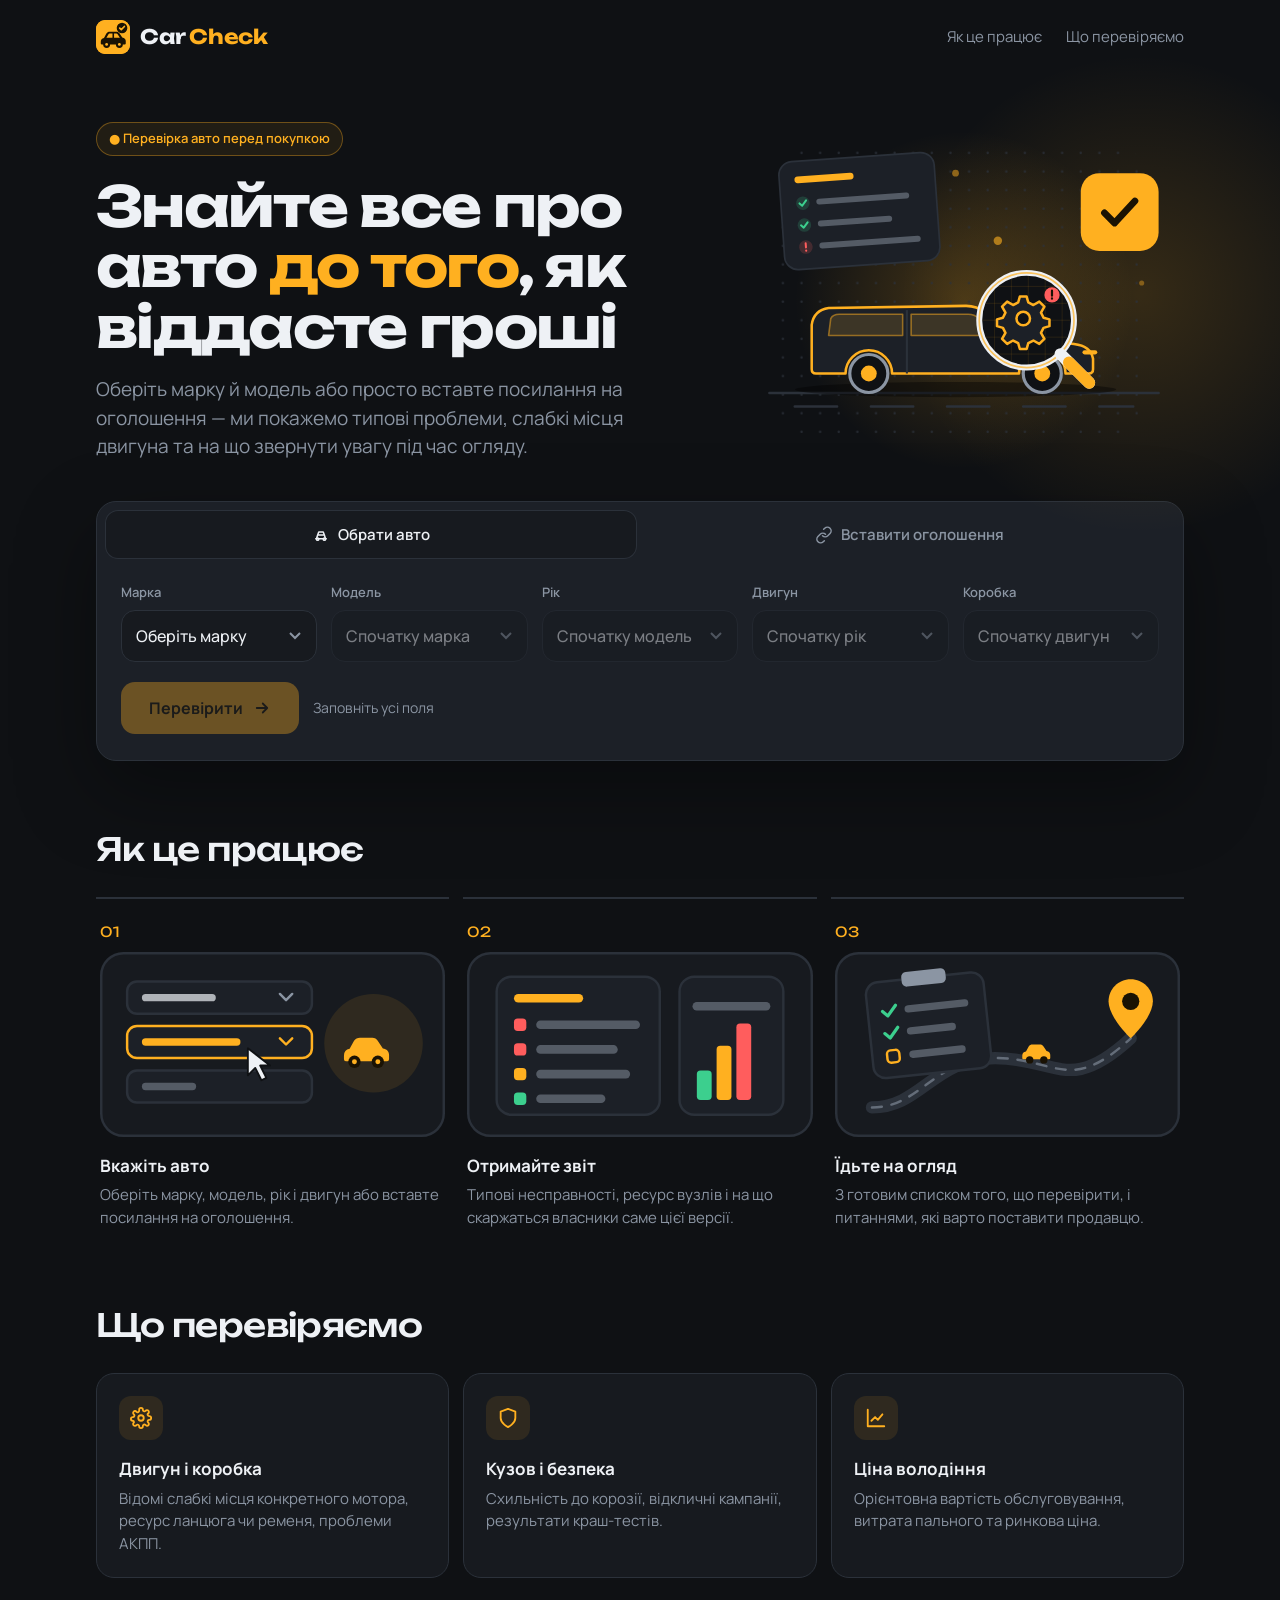
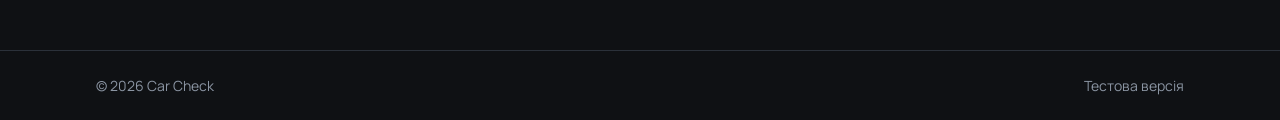
==== index.html @ b9f59010 "Векторні ілюстрації: hero, кроки «Як це працює», силует кузова на сторінці авто, порожній стан і ані" ====
<!DOCTYPE html>
<html lang="uk">
<head>
  <meta charset="UTF-8">
  <meta name="viewport" content="width=device-width, initial-scale=1.0">
  <title>Car Check — перевірка авто перед покупкою</title>
  <link rel="preconnect" href="https://fonts.googleapis.com">
  <link rel="preconnect" href="https://fonts.gstatic.com" crossorigin>
  <link href="https://fonts.googleapis.com/css2?family=Unbounded:wght@500;700&family=Manrope:wght@400;500;600;700&display=swap" rel="stylesheet">
  <link rel="stylesheet" href="styles/main.css?v=202611110940">
  <link rel="icon" href="favicon.ico" sizes="any">
  <link rel="icon" href="favicon.svg" type="image/svg+xml">
  <link rel="apple-touch-icon" href="apple-touch-icon.png">
  <meta name="theme-color" content="#0f1114">
</head>
<body>

  <header>
    <a href="#" class="logo" aria-label="Car Check">
      <img class="logo-mark" src="favicon.svg" alt="" width="34" height="34">
      <span class="logo-text">Car <em>Check</em></span>
    </a>
    <nav>
      <a href="#how">Як це працює</a>
      <a href="#features">Що перевіряємо</a>
    </nav>
  </header>

  <section class="hero">
    <div class="hero-text">
      <div class="badge">● Перевірка авто перед покупкою</div>
      <h1>Знайте все про авто <em>до того</em>, як віддасте гроші</h1>
      <p class="lead">Оберіть марку й модель або просто вставте посилання на оголошення — ми покажемо типові проблеми, слабкі місця двигуна та на що звернути увагу під час огляду.</p>
    </div>
    <img class="hero-art" src="images/hero.svg" alt="" width="520" height="420">
  </section>

  <section class="panel" id="check">
    <div class="panel-inner">
      <div class="tabs" role="tablist">
        <button class="tab" role="tab" aria-selected="true" aria-controls="tab-manual" id="t-manual">
          <svg width="18" height="18" viewBox="0 0 24 24" fill="none" stroke="currentColor" stroke-width="2" stroke-linecap="round" stroke-linejoin="round"><path d="M5 17h14M6 17l1.5-5h9L18 17M7.5 12L9 8h6l1.5 4"/><circle cx="7.5" cy="17.5" r="1.5"/><circle cx="16.5" cy="17.5" r="1.5"/></svg>
          Обрати авто
        </button>
        <button class="tab" role="tab" aria-selected="false" aria-controls="tab-link" id="t-link">
          <svg width="18" height="18" viewBox="0 0 24 24" fill="none" stroke="currentColor" stroke-width="2" stroke-linecap="round" stroke-linejoin="round"><path d="M10 13a5 5 0 007.07 0l3-3a5 5 0 00-7.07-7.07l-1.5 1.5"/><path d="M14 11a5 5 0 00-7.07 0l-3 3a5 5 0 007.07 7.07l1.5-1.5"/></svg>
          Вставити оголошення
        </button>
      </div>

      <!-- Manual selection -->
      <div class="tab-body" id="tab-manual" role="tabpanel" aria-labelledby="t-manual">
        <div class="grid">
          <div class="field">
            <label for="make">Марка</label>
            <select id="make"><option value="">Оберіть марку</option></select>
          </div>
          <div class="field">
            <label for="model">Модель</label>
            <select id="model" disabled><option value="">Спочатку марка</option></select>
          </div>
          <div class="field">
            <label for="year">Рік</label>
            <select id="year" disabled><option value="">Спочатку модель</option></select>
          </div>
          <div class="field">
            <label for="engine">Двигун</label>
            <select id="engine" disabled><option value="">Спочатку рік</option></select>
          </div>
          <div class="field">
            <label for="gearbox">Коробка</label>
            <select id="gearbox" disabled><option value="">Спочатку двигун</option></select>
          </div>
        </div>
        <div class="actions">
          <button class="btn" id="go-manual" disabled>
            Перевірити
            <svg width="18" height="18" viewBox="0 0 24 24" fill="none" stroke="currentColor" stroke-width="2.4" stroke-linecap="round" stroke-linejoin="round"><path d="M5 12h14M13 6l6 6-6 6"/></svg>
          </button>
          <span class="hint" id="hint">Заповніть усі поля</span>
        </div>
      </div>

      <!-- Paste listing -->
      <div class="tab-body" id="tab-link" role="tabpanel" aria-labelledby="t-link" hidden>
        <div class="field">
          <label for="url">Посилання на оголошення з Otomoto</label>
          <div class="link-row">
            <input type="url" id="url" placeholder="https://www.otomoto.pl/osobowe/oferta/..." autocomplete="off">
            <button class="btn" id="go-link">
              <span id="go-link-text">Аналізувати</span>
              <svg width="18" height="18" viewBox="0 0 24 24" fill="none" stroke="currentColor" stroke-width="2.4" stroke-linecap="round" stroke-linejoin="round"><path d="M5 12h14M13 6l6 6-6 6"/></svg>
            </button>
          </div>
        </div>
        <div class="msg" id="url-msg"></div>
        <img class="analyzing" id="analyzing" src="images/analyzing.svg" alt="" width="320" height="110" hidden>
        <div id="text-wrap" class="field" hidden>
          <label for="listing">Текст оголошення</label>
          <textarea id="listing" rows="7" maxlength="8000" placeholder="Відкрийте оголошення, виділіть усе (Ctrl+A), скопіюйте (Ctrl+C) і вставте сюди. Головне — назва, параметри, ціна й опис продавця."></textarea>
        </div>
        <div class="sources">
          <span class="chip">otomoto.pl</span>
          <button type="button" class="link-btn" id="show-text">Вставити текст оголошення вручну</button>
        </div>
      </div>

      <div class="result" id="result" aria-live="polite">
        <h3 id="result-title"></h3>
        <p id="result-text"></p>
        <div class="report" id="report"></div>
      </div>
    </div>
  </section>

  <section class="section" id="how">
    <h2>Як це працює</h2>
    <div class="steps">
      <div class="step"><img class="step-art" src="images/step-1.svg" alt="" width="280" height="150" loading="lazy"><h3>Вкажіть авто</h3><p>Оберіть марку, модель, рік і двигун або вставте посилання на оголошення.</p></div>
      <div class="step"><img class="step-art" src="images/step-2.svg" alt="" width="280" height="150" loading="lazy"><h3>Отримайте звіт</h3><p>Типові несправності, ресурс вузлів і на що скаржаться власники саме цієї версії.</p></div>
      <div class="step"><img class="step-art" src="images/step-3.svg" alt="" width="280" height="150" loading="lazy"><h3>Їдьте на огляд</h3><p>З готовим списком того, що перевірити, і питаннями, які варто поставити продавцю.</p></div>
    </div>
  </section>

  <section class="section" id="features">
    <h2>Що перевіряємо</h2>
    <div class="features">
      <div class="feature">
        <div class="ic"><svg width="22" height="22" viewBox="0 0 24 24" fill="none" stroke="currentColor" stroke-width="2" stroke-linecap="round" stroke-linejoin="round"><circle cx="12" cy="12" r="3"/><path d="M19.4 15a1.7 1.7 0 00.3 1.8l.1.1a2 2 0 11-2.8 2.8l-.1-.1a1.7 1.7 0 00-2.9 1.2V21a2 2 0 11-4 0v-.1a1.7 1.7 0 00-2.9-1.2l-.1.1a2 2 0 11-2.8-2.8l.1-.1A1.7 1.7 0 003 15H3a2 2 0 110-4h.1a1.7 1.7 0 001.2-2.9l-.1-.1a2 2 0 112.8-2.8l.1.1A1.7 1.7 0 0010 4V3a2 2 0 114 0v.1a1.7 1.7 0 002.9 1.2l.1-.1a2 2 0 112.8 2.8l-.1.1A1.7 1.7 0 0021 10h.1a2 2 0 110 4h-.1a1.7 1.7 0 00-1.6 1z"/></svg></div>
        <h3>Двигун і коробка</h3>
        <p>Відомі слабкі місця конкретного мотора, ресурс ланцюга чи ременя, проблеми АКПП.</p>
      </div>
      <div class="feature">
        <div class="ic"><svg width="22" height="22" viewBox="0 0 24 24" fill="none" stroke="currentColor" stroke-width="2" stroke-linecap="round" stroke-linejoin="round"><path d="M12 22s8-4 8-10V5l-8-3-8 3v7c0 6 8 10 8 10z"/></svg></div>
        <h3>Кузов і безпека</h3>
        <p>Схильність до корозії, відкличні кампанії, результати краш-тестів.</p>
      </div>
      <div class="feature">
        <div class="ic"><svg width="22" height="22" viewBox="0 0 24 24" fill="none" stroke="currentColor" stroke-width="2" stroke-linecap="round" stroke-linejoin="round"><path d="M3 3v18h18"/><path d="M7 15l4-4 3 3 5-6"/></svg></div>
        <h3>Ціна володіння</h3>
        <p>Орієнтовна вартість обслуговування, витрата пального та ринкова ціна.</p>
      </div>
    </div>
  </section>

  <footer>
    <div class="wrap">
      <span>© 2026 Car Check</span>
      <span>Тестова версія</span>
    </div>
  </footer>

  <script src="data/bundle.js?v=202611110940"></script>
  <script src="scripts/listing-url.js?v=202611110940"></script>
  <script src="scripts/analysis.js?v=202611110940"></script>
  <script src="scripts/app.js?v=202611110940"></script>
</body>
</html>
---- styles/main.css ----
[hidden] { display: none !important; }
:root {
  --bg: #0f1114;
  --bg-2: #171a1f;
  --card: #1c2027;
  --line: #2b313a;
  --text: #eef1f5;
  --muted: #8b95a3;
  --accent: #ffb020;
  --accent-ink: #1a1203;
  --ok: #3ccf8e;
  --err: #ff5d5d;
  --radius: 14px;
}
* { box-sizing: border-box; margin: 0; padding: 0; }
html { -webkit-text-size-adjust: 100%; overflow-x: clip; }
body {
  font-family: "Manrope", system-ui, sans-serif;
  background: var(--bg);
  color: var(--text);
  line-height: 1.5;
  min-height: 100vh;
  overflow-x: hidden;
}
a { color: inherit; }

/* ---------- Header ---------- */
header {
  display: flex; align-items: center; justify-content: space-between;
  max-width: 1120px; margin: 0 auto; padding: 20px 16px;
}
.logo {
  display: flex; align-items: center; gap: 10px;
  font-family: "Unbounded", sans-serif; font-weight: 700; font-size: 20px;
  text-decoration: none; letter-spacing: -0.02em;
}
.logo-mark {
  width: 34px; height: 34px; border-radius: 9px;
  background: var(--accent); color: var(--accent-ink);
  display: grid; place-items: center;
}
.logo em { font-style: normal; color: var(--accent); }
nav { display: flex; gap: 24px; font-size: 15px; color: var(--muted); }
nav a { text-decoration: none; transition: color .15s; }
nav a:hover { color: var(--text); }

/* ---------- Hero ---------- */
.hero {
  position: relative;
  max-width: 1120px; margin: 0 auto; padding: 40px 16px 32px;
}
.hero::before {
  content: ""; position: absolute; inset: -40px -200px auto auto;
  width: 520px; height: 520px; border-radius: 50%;
  background: radial-gradient(circle, rgba(255,176,32,.16), transparent 65%);
  pointer-events: none; z-index: 0;
}
.hero > * { position: relative; z-index: 1; }
.badge {
  display: inline-flex; align-items: center; gap: 8px;
  font-size: 13px; font-weight: 600; color: var(--accent);
  border: 1px solid rgba(255,176,32,.35); background: rgba(255,176,32,.08);
  padding: 6px 12px; border-radius: 999px; margin-bottom: 20px;
}
h1 {
  font-family: "Unbounded", sans-serif; font-weight: 700;
  font-size: clamp(30px, 6vw, 56px); line-height: 1.08; letter-spacing: -0.03em;
  max-width: 780px;
}
h1 em { font-style: normal; color: var(--accent); }
.lead { color: var(--muted); font-size: clamp(16px, 2vw, 19px); max-width: 600px; margin-top: 18px; }

/* ---------- Checker panel ---------- */
.panel {
  max-width: 1120px; margin: 0 auto 64px; padding: 0 16px;
}
.panel-inner {
  background: var(--card); border: 1px solid var(--line);
  border-radius: 20px; padding: 8px; box-shadow: 0 30px 80px rgba(0,0,0,.35);
}
.tabs { display: grid; grid-template-columns: 1fr 1fr; gap: 6px; }
.tab {
  appearance: none; border: 0; cursor: pointer;
  font: 600 15px "Manrope", sans-serif; color: var(--muted);
  background: transparent; padding: 14px 12px; border-radius: 13px;
  display: flex; align-items: center; justify-content: center; gap: 8px;
  transition: background .15s, color .15s;
}
.tab:hover { color: var(--text); }
.tab[aria-selected="true"] { background: var(--bg-2); color: var(--text); box-shadow: inset 0 0 0 1px var(--line); }
.tab svg { flex-shrink: 0; }
.tab-body { padding: 24px 16px 18px; }
.tab-body[hidden] { display: none; }

.grid {
  display: grid; gap: 14px;
  grid-template-columns: repeat(5, minmax(0, 1fr));
}
.field { display: flex; flex-direction: column; gap: 7px; min-width: 0; }
.field label { font-size: 13px; font-weight: 600; color: var(--muted); }
select, input[type="url"] {
  width: 100%; font: 500 16px "Manrope", sans-serif; color: var(--text);
  background: var(--bg-2); border: 1px solid var(--line); border-radius: var(--radius);
  padding: 14px 14px; outline: none; transition: border-color .15s, box-shadow .15s;
}
select {
  appearance: none; cursor: pointer; padding-right: 40px;
  background-image: url("data:image/svg+xml,%3Csvg xmlns='http://www.w3.org/2000/svg' width='12' height='8' fill='none' stroke='%238b95a3' stroke-width='2'%3E%3Cpath d='M1 1l5 5 5-5'/%3E%3C/svg%3E");
  background-repeat: no-repeat; background-position: right 15px center;
}
select:disabled { opacity: .45; cursor: not-allowed; }
select:focus, input:focus { border-color: var(--accent); box-shadow: 0 0 0 3px rgba(255,176,32,.18); }
input::placeholder { color: #5d6672; }

.actions { display: flex; align-items: center; gap: 14px; margin-top: 20px; flex-wrap: wrap; }
.btn {
  appearance: none; border: 0; cursor: pointer;
  font: 700 16px "Manrope", sans-serif; color: var(--accent-ink);
  background: var(--accent); padding: 15px 28px; border-radius: var(--radius);
  display: inline-flex; align-items: center; gap: 10px;
  transition: transform .1s, filter .15s, opacity .15s;
}
.btn:hover { filter: brightness(1.07); }
.btn:active { transform: translateY(1px); }
.btn:disabled { opacity: .35; cursor: not-allowed; filter: none; }
.hint { font-size: 14px; color: var(--muted); }

.link-row { display: flex; gap: 12px; }
.link-row input { flex: 1; }
.msg { font-size: 14px; margin-top: 10px; min-height: 21px; }
.msg.err { color: var(--err); }
.msg.ok { color: var(--ok); }
.sources { display: flex; gap: 8px; flex-wrap: wrap; margin-top: 14px; }
.chip {
  font-size: 13px; color: var(--muted); border: 1px solid var(--line);
  padding: 5px 11px; border-radius: 999px;
}

/* ---------- Result ---------- */
.result {
  margin: 6px 8px 8px; padding: 20px; border-radius: 16px;
  background: var(--bg-2); border: 1px dashed var(--line);
  display: none;
}
.result.show { display: block; animation: rise .25s ease-out; }
@keyframes rise { from { opacity: 0; transform: translateY(6px); } to { opacity: 1; transform: none; } }
.result > h3 { font-family: "Unbounded", sans-serif; font-size: 18px; font-weight: 500; margin-bottom: 6px; }
.result > p { color: var(--muted); font-size: 15px; }
.report { display: grid; grid-template-columns: 1fr 1fr; gap: 12px; margin-top: 16px; }
.rcard { background: var(--card); border: 1px solid var(--line); border-radius: 14px; padding: 18px; }
.rcard .lbl { font-size: 12px; font-weight: 700; text-transform: uppercase; letter-spacing: .06em; color: var(--accent); margin-bottom: 6px; }
.rcard h4 { font-size: 17px; font-weight: 700; margin-bottom: 4px; }
.rcard .meta { font-size: 13px; color: var(--muted); margin-bottom: 10px; }
.rcard p { font-size: 15px; color: var(--muted); margin-bottom: 10px; }
.rcard ul { list-style: none; display: grid; gap: 6px; margin-bottom: 10px; }
.rcard li { font-size: 14.5px; padding-left: 20px; position: relative; }
.rcard li::before { content: "!"; position: absolute; left: 0; top: 0; width: 14px; text-align: center; font-weight: 800; color: var(--err); }
.rcard ul.chk li::before { content: "✓"; color: var(--ok); }
.rcard .sub { font-size: 13px; font-weight: 700; color: var(--text); margin: 4px 0 6px; }
.gb + .gb { border-top: 1px solid var(--line); padding-top: 12px; margin-top: 4px; }
.note {
  grid-column: 1 / -1; font-size: 14.5px; padding: 14px 16px; border-radius: 12px;
  background: rgba(255,176,32,.08); border: 1px solid rgba(255,176,32,.3);
}
.note b { color: var(--accent); }
.disclaimer { grid-column: 1 / -1; font-size: 13px; color: var(--muted); }
@media (max-width: 760px) { .report { grid-template-columns: 1fr; } }

/* ---------- Features ---------- */
.section { max-width: 1120px; margin: 0 auto 72px; padding: 0 16px; }
.section h2 {
  font-family: "Unbounded", sans-serif; font-weight: 500;
  font-size: clamp(22px, 3.4vw, 32px); letter-spacing: -0.02em; margin-bottom: 24px;
}
.features { display: grid; grid-template-columns: repeat(3, 1fr); gap: 14px; }
.feature {
  background: var(--bg-2); border: 1px solid var(--line); border-radius: 18px; padding: 22px;
}
.feature .ic {
  width: 44px; height: 44px; border-radius: 12px; display: grid; place-items: center;
  background: rgba(255,176,32,.1); color: var(--accent); margin-bottom: 16px;
}
.feature h3 { font-size: 17px; font-weight: 700; margin-bottom: 6px; }
.feature p { color: var(--muted); font-size: 15px; }

.steps { display: grid; grid-template-columns: repeat(3, 1fr); gap: 14px; counter-reset: s; }
.step { padding: 22px 4px 0; border-top: 2px solid var(--line); }
.step::before {
  counter-increment: s; content: "0" counter(s);
  display: block; font-family: "Unbounded", sans-serif; color: var(--accent);
  font-size: 14px; margin-bottom: 10px;
}
.step h3 { font-size: 17px; margin-bottom: 6px; }
.step p { color: var(--muted); font-size: 15px; }

footer {
  border-top: 1px solid var(--line); color: var(--muted); font-size: 14px;
}
footer .wrap {
  max-width: 1120px; margin: 0 auto; padding: 24px 16px;
  display: flex; justify-content: space-between; gap: 12px; flex-wrap: wrap;
}

/* ---------- Responsive ---------- */
@media (max-width: 900px) {
  .grid { grid-template-columns: repeat(2, minmax(0, 1fr)); }
  .features, .steps { grid-template-columns: 1fr; }
}
@media (max-width: 600px) {
  nav { display: none; }
  .hero { padding-top: 20px; }
  .grid { grid-template-columns: 1fr; }
  .tab { font-size: 14px; padding: 12px 8px; }
  .tab-body { padding: 20px 10px 14px; }
  .link-row { flex-direction: column; }
  .btn { width: 100%; justify-content: center; }
}

/* ================= Сторінка авто (car.html) ================= */
.crumbs { max-width: 1120px; margin: 0 auto; padding: 8px 16px 0; font-size: 14px; color: var(--muted); }
.crumbs a { text-decoration: none; }
.crumbs a:hover { color: var(--text); }

.car-hero { position: relative; max-width: 1120px; margin: 0 auto; padding: 28px 16px 28px; }
.car-hero::before {
  content: ""; position: absolute; inset: -60px -220px auto auto; width: 520px; height: 520px; border-radius: 50%;
  background: radial-gradient(circle, rgba(255,176,32,.14), transparent 65%); pointer-events: none;
}
.car-hero > * { position: relative; }
.car-hero .gen { font-size: 15px; font-weight: 600; color: var(--accent); margin-bottom: 8px; }
.car-hero h1 { font-size: clamp(30px, 6vw, 52px); }
.specs { display: flex; flex-wrap: wrap; gap: 8px; margin-top: 18px; }
.spec {
  display: inline-flex; flex-direction: column; gap: 2px;
  background: var(--bg-2); border: 1px solid var(--line); border-radius: 12px; padding: 10px 14px;
}
.spec small { font-size: 12px; color: var(--muted); font-weight: 600; }
.spec b { font-size: 15px; }
.car-actions { display: flex; gap: 10px; flex-wrap: wrap; margin-top: 22px; }
.btn-ghost {
  appearance: none; cursor: pointer; text-decoration: none;
  font: 600 15px "Manrope", sans-serif; color: var(--text);
  background: transparent; border: 1px solid var(--line); padding: 13px 20px; border-radius: var(--radius);
  display: inline-flex; align-items: center; gap: 8px; transition: border-color .15s, background .15s;
}
.btn-ghost:hover { border-color: #46505e; background: var(--bg-2); }

.car-body { max-width: 1120px; margin: 0 auto 72px; padding: 0 16px; display: grid; gap: 14px; }
.block {
  background: var(--card); border: 1px solid var(--line); border-radius: 20px; padding: 24px;
}
.block > .lbl { font-size: 12px; font-weight: 700; text-transform: uppercase; letter-spacing: .06em; color: var(--accent); margin-bottom: 8px; }
.block h2 { font-family: "Unbounded", sans-serif; font-weight: 500; font-size: 22px; letter-spacing: -0.01em; margin-bottom: 6px; }
.block .meta { font-size: 14px; color: var(--muted); margin-bottom: 14px; }
.block > p { color: var(--muted); font-size: 15.5px; margin-bottom: 16px; max-width: 760px; }
.block h3 { font-size: 15px; font-weight: 700; margin: 6px 0 10px; }
.two { display: grid; grid-template-columns: 1fr 1fr; gap: 14px; }

.risks { display: grid; gap: 8px; }
.risk {
  display: flex; gap: 12px; align-items: flex-start;
  background: var(--bg-2); border: 1px solid var(--line); border-radius: 12px; padding: 12px 14px; font-size: 15px;
}
.risk .tag {
  flex-shrink: 0; font-size: 11.5px; font-weight: 700; padding: 3px 8px; border-radius: 6px;
  background: rgba(255,93,93,.12); color: var(--err); margin-top: 1px;
}
.risk .tag.gb { background: rgba(255,176,32,.12); color: var(--accent); }

.issues { list-style: none; display: grid; gap: 8px; }
.issues li { font-size: 15px; padding-left: 22px; position: relative; }
.issues li::before { content: "!"; position: absolute; left: 2px; font-weight: 800; color: var(--err); }

.gearbox + .gearbox { border-top: 1px solid var(--line); margin-top: 18px; padding-top: 18px; }
.gearbox h4 { font-size: 17px; margin-bottom: 2px; }

.checklist { display: grid; gap: 22px; }
.checklist h3 { color: var(--muted); font-size: 13px; text-transform: uppercase; letter-spacing: .05em; }
.chk-item {
  display: flex; gap: 12px; align-items: flex-start; cursor: pointer; padding: 10px 12px; margin: 0 -12px;
  border-radius: 10px; font-size: 15px; transition: background .12s;
}
.chk-item:hover { background: var(--bg-2); }
.chk-item input { appearance: none; flex-shrink: 0; width: 20px; height: 20px; margin-top: 1px; border: 2px solid #46505e; border-radius: 6px; cursor: pointer; display: grid; place-items: center; }
.chk-item input:checked { background: var(--ok); border-color: var(--ok); }
.chk-item input:checked::after { content: "✓"; color: #08261a; font-size: 13px; font-weight: 800; }
.chk-item input:checked + span { color: var(--muted); text-decoration: line-through; }
.progress { display: flex; align-items: center; gap: 12px; margin-bottom: 18px; font-size: 14px; color: var(--muted); }
.bar { flex: 1; height: 6px; background: var(--bg-2); border-radius: 99px; overflow: hidden; }
.bar i { display: block; height: 100%; width: 0; background: var(--ok); transition: width .2s; }

.versions { display: grid; grid-template-columns: repeat(auto-fill, minmax(220px, 1fr)); gap: 8px; }
.version {
  text-decoration: none; background: var(--bg-2); border: 1px solid var(--line); border-radius: 12px;
  padding: 12px 14px; font-size: 14.5px; transition: border-color .15s;
}
.version:hover { border-color: var(--accent); }
.version small { display: block; color: var(--muted); font-size: 12.5px; margin-top: 2px; }

.notfound { max-width: 640px; margin: 60px auto; padding: 0 16px; text-align: center; }
.notfound h1 { font-size: clamp(26px, 5vw, 38px); margin-bottom: 12px; }
.notfound p { color: var(--muted); margin-bottom: 24px; }

.toast {
  position: fixed; left: 50%; bottom: 24px; transform: translate(-50%, 20px); opacity: 0;
  background: var(--text); color: var(--bg); font-weight: 600; font-size: 14px;
  padding: 10px 16px; border-radius: 10px; transition: all .2s; pointer-events: none;
}
.toast.show { opacity: 1; transform: translate(-50%, 0); }

@media (max-width: 760px) {
  .two { grid-template-columns: 1fr; }
  .block { padding: 20px 16px; }
}
@media print {
  header, .car-actions, .crumbs, footer { display: none; }
  body { background: #fff; color: #000; }
}

/* ================= Аналіз оголошення ================= */
textarea {
  width: 100%; font: 500 15.5px/1.5 "Manrope", sans-serif; color: var(--text);
  background: var(--bg-2); border: 1px solid var(--line); border-radius: var(--radius);
  padding: 14px; outline: none; resize: vertical; min-height: 130px;
  transition: border-color .15s, box-shadow .15s;
}
textarea:focus { border-color: var(--accent); box-shadow: 0 0 0 3px rgba(255,176,32,.18); }
textarea::placeholder { color: #5d6672; }
.field .opt { font-weight: 500; color: #5d6672; }
.btn.loading { pointer-events: none; opacity: .75; }
.btn.loading svg { animation: spin 1s linear infinite; }
@keyframes spin { to { transform: rotate(360deg); } }

.ai { display: grid; gap: 12px; }
.ai-summary { font-size: 15.5px; }
.ai-grid { display: grid; grid-template-columns: repeat(3, 1fr); gap: 12px; }
.ai-col { background: var(--bg-2); border: 1px solid var(--line); border-radius: 14px; padding: 16px; }
.ai-col h4 { font-size: 13px; text-transform: uppercase; letter-spacing: .05em; color: var(--muted); margin-bottom: 10px; }
.ai-col ul { list-style: none; display: grid; gap: 8px; }
.ai-col li { font-size: 14.5px; padding-left: 20px; position: relative; }
.ai-col li::before { position: absolute; left: 0; font-weight: 800; }
.ai-col.bad li::before { content: "!"; color: var(--err); left: 4px; }
.ai-col.bad li.medium::before { color: var(--accent); }
.ai-col.bad li.low::before { color: var(--muted); }
.ai-col.good li::before { content: "✓"; color: var(--ok); }
.ai-col.ask li::before { content: "?"; color: var(--accent); left: 3px; }
.ai-facts { display: flex; flex-wrap: wrap; gap: 8px; }
.ai-facts span { font-size: 13.5px; background: var(--bg-2); border: 1px solid var(--line); border-radius: 999px; padding: 5px 11px; }
.ai-badge {
  display: inline-flex; align-items: center; gap: 6px; font-size: 12px; font-weight: 700;
  color: var(--accent); background: rgba(255,176,32,.1); border-radius: 6px; padding: 3px 8px;
}
@media (max-width: 900px) { .ai-grid { grid-template-columns: 1fr; } }

/* ---------- Розширена оцінка оголошення ---------- */
.verdict {
  display: grid; grid-template-columns: auto 1fr; gap: 18px; align-items: start;
  padding: 20px; border-radius: 16px; border: 1px solid var(--line); background: var(--bg-2);
  --vc: var(--accent);
}
.verdict.ok { --vc: var(--ok); }
.verdict.bad { --vc: var(--err); }
.verdict { border-color: color-mix(in srgb, var(--vc) 45%, var(--line)); background: color-mix(in srgb, var(--vc) 7%, var(--bg-2)); }
.verdict .score {
  width: 76px; height: 76px; border-radius: 50%; display: grid; place-content: center; text-align: center;
  border: 3px solid var(--vc);
}
.verdict .score b { font-family: "Unbounded", sans-serif; font-size: 26px; line-height: 1; color: var(--vc); }
.verdict .score span { font-size: 11px; color: var(--muted); margin-top: 2px; }
.verdict .v-label { font-size: 12px; font-weight: 800; text-transform: uppercase; letter-spacing: .06em; color: var(--vc); margin-bottom: 4px; }
.verdict h3 { font-family: "Unbounded", sans-serif; font-weight: 500; font-size: 19px; line-height: 1.3; margin-bottom: 8px; }
.verdict p { color: var(--text); opacity: .88; font-size: 15.5px; }

.pill { font-size: 12px; font-weight: 700; padding: 3px 9px; border-radius: 999px; white-space: nowrap; }
.pill.ok { background: rgba(60,207,142,.12); color: var(--ok); }
.pill.warn { background: rgba(255,176,32,.12); color: var(--accent); }
.pill.bad { background: rgba(255,93,93,.12); color: var(--err); }
.pill.muted { background: var(--bg-2); color: var(--muted); }

.ai-cards { display: grid; grid-template-columns: repeat(3, 1fr); gap: 12px; }
.ai-card { background: var(--bg-2); border: 1px solid var(--line); border-radius: 14px; padding: 16px; }
.ai-card-h { display: flex; justify-content: space-between; align-items: center; gap: 8px; margin-bottom: 10px; }
.ai-card-h h4 { font-size: 13px; text-transform: uppercase; letter-spacing: .05em; color: var(--muted); }
.ai-card .big { font-family: "Unbounded", sans-serif; font-size: 22px; margin-bottom: 6px; }
.ai-card .big small { font-family: "Manrope", sans-serif; font-size: 14px; color: var(--muted); }
.ai-card p { font-size: 14.5px; color: var(--muted); margin-top: 8px; }
.sub-line { font-size: 13px; color: var(--muted); margin-top: 4px; }
.missing { display: flex; flex-wrap: wrap; gap: 6px; margin-top: 6px; }
.missing span { font-size: 12.5px; border: 1px dashed var(--line); border-radius: 8px; padding: 3px 8px; color: var(--muted); }

.pbar { margin: 10px 0 4px; }
.pbar-track { position: relative; height: 8px; background: var(--card); border-radius: 99px; border: 1px solid var(--line); }
.pbar-track i { position: absolute; top: 0; bottom: 0; background: rgba(60,207,142,.35); border-radius: 99px; }
.pbar-track b {
  position: absolute; top: 50%; width: 14px; height: 14px; border-radius: 50%; transform: translate(-50%, -50%);
  background: var(--text); border: 3px solid var(--bg-2);
}
.pbar-legend { font-size: 12.5px; color: var(--muted); margin-top: 6px; }

.ai-sec h4 { font-size: 13px; text-transform: uppercase; letter-spacing: .05em; color: var(--muted); margin: 6px 0 10px; }
.trisks { display: grid; gap: 8px; }
.trisk { display: grid; grid-template-columns: 84px 1fr; gap: 12px; background: var(--bg-2); border: 1px solid var(--line); border-radius: 12px; padding: 12px 14px; }
.trisk .sev { font-size: 11.5px; font-weight: 700; padding: 3px 8px; border-radius: 6px; height: fit-content; text-align: center; background: var(--card); color: var(--muted); }
.trisk.high .sev { background: rgba(255,93,93,.12); color: var(--err); }
.trisk.medium .sev { background: rgba(255,176,32,.12); color: var(--accent); }
.trisk b { font-size: 15px; }
.trisk p { font-size: 14.5px; color: var(--muted); margin-top: 2px; }
.costs { display: grid; border: 1px solid var(--line); border-radius: 12px; overflow: hidden; }
.cost { display: flex; justify-content: space-between; gap: 12px; padding: 11px 14px; font-size: 14.5px; background: var(--bg-2); }
.cost + .cost { border-top: 1px solid var(--line); }
.cost b { white-space: nowrap; }

@media (max-width: 900px) { .ai-cards { grid-template-columns: 1fr; } }
@media (max-width: 600px) {
  .verdict { grid-template-columns: 1fr; }
  .trisk { grid-template-columns: 1fr; gap: 6px; }
  .trisk .sev { width: fit-content; }
  .cost { flex-direction: column; gap: 2px; }
  .cost b { white-space: normal; }
}
.link-btn {
  appearance: none; border: 0; background: none; cursor: pointer; padding: 5px 2px;
  font: 600 13.5px "Manrope", sans-serif; color: var(--accent); text-decoration: underline; text-underline-offset: 3px;
}
.link-btn:hover { color: var(--text); }
#text-wrap { margin-top: 6px; }
.ai-source { font-size: 14px; color: var(--muted); }
.ai-source a { color: var(--accent); }

/* ---------- Ілюстрації ---------- */
.hero { display: grid; grid-template-columns: minmax(0, 1fr) minmax(0, 440px); align-items: center; gap: 24px; }
.hero-art { width: 100%; height: auto; display: block; }
.step-art { width: 100%; height: auto; display: block; margin-bottom: 16px; }
.analyzing { display: block; width: 100%; max-width: 320px; height: auto; margin: 6px auto 0; }
.car-hero { display: grid; grid-template-columns: minmax(0, 1fr) auto; column-gap: 24px; }
.car-hero > *:not(.car-art) { grid-column: 1; }
.car-art { grid-column: 2; grid-row: 1 / span 4; align-self: center; width: 320px; max-width: 100%; height: auto; }
.notfound-art { width: 260px; max-width: 80%; height: auto; display: block; margin: 0 auto 20px; }
@media (max-width: 900px) {
  .hero { grid-template-columns: 1fr; }
  .hero-art { max-width: 380px; margin: 0 auto; }
  .car-hero { grid-template-columns: 1fr; }
  .car-art { grid-column: 1; grid-row: auto; order: -1; width: 240px; margin-bottom: 12px; }
}
@media print { .hero-art, .car-art, .step-art, .analyzing { display: none; } }
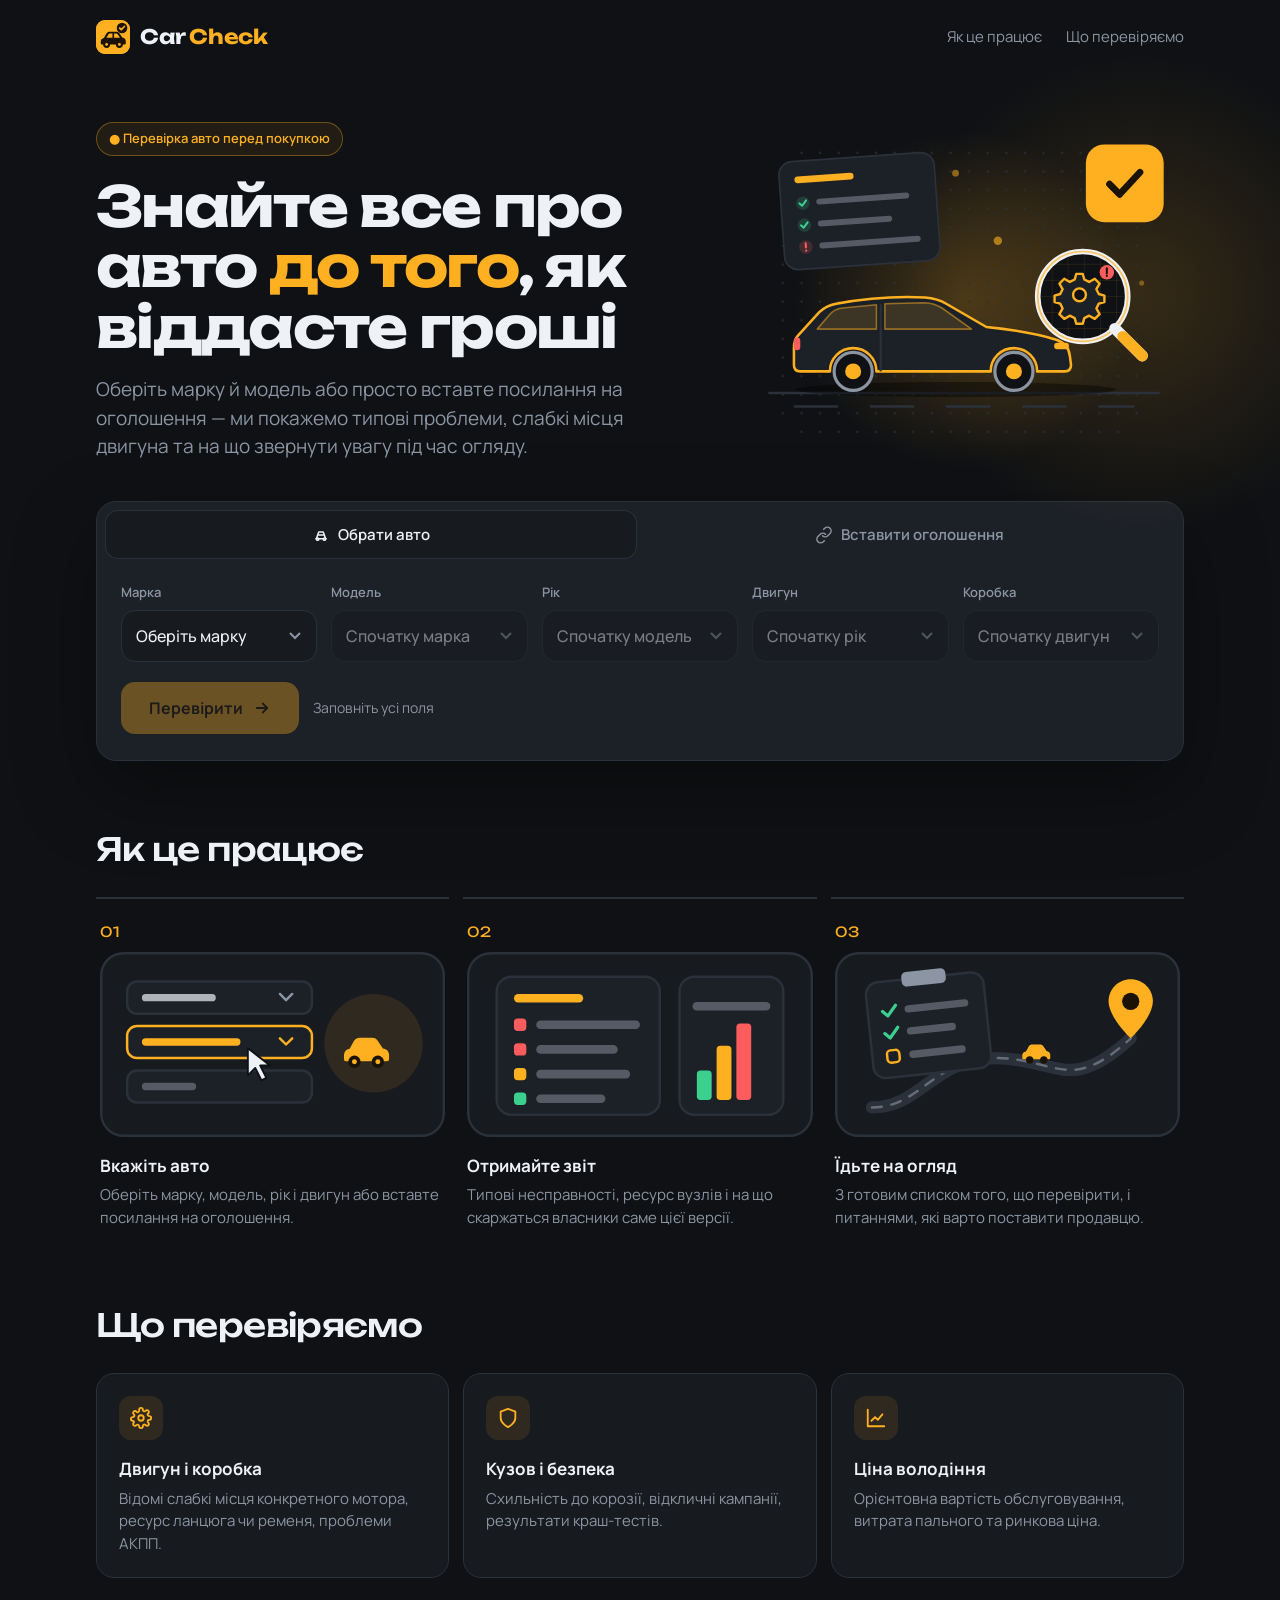
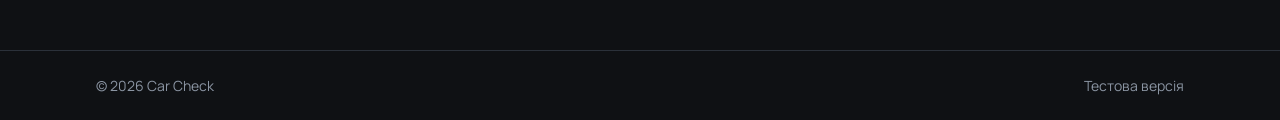
==== commit 49270880: "Перемальовано силуети авто: справжній хетчбек, седан і SUV замість «автобуса» Co-Authored-By: Claude" ====
--- a/index.html
+++ b/index.html
@@ -7,7 +7,7 @@
   <link rel="preconnect" href="https://fonts.googleapis.com">
   <link rel="preconnect" href="https://fonts.gstatic.com" crossorigin>
   <link href="https://fonts.googleapis.com/css2?family=Unbounded:wght@500;700&family=Manrope:wght@400;500;600;700&display=swap" rel="stylesheet">
-  <link rel="stylesheet" href="styles/main.css?v=202611110940">
+  <link rel="stylesheet" href="styles/main.css?v=202611110945">
   <link rel="icon" href="favicon.ico" sizes="any">
   <link rel="icon" href="favicon.svg" type="image/svg+xml">
   <link rel="apple-touch-icon" href="apple-touch-icon.png">
@@ -150,9 +150,9 @@
     </div>
   </footer>
 
-  <script src="data/bundle.js?v=202611110940"></script>
-  <script src="scripts/listing-url.js?v=202611110940"></script>
-  <script src="scripts/analysis.js?v=202611110940"></script>
-  <script src="scripts/app.js?v=202611110940"></script>
+  <script src="data/bundle.js?v=202611110945"></script>
+  <script src="scripts/listing-url.js?v=202611110945"></script>
+  <script src="scripts/analysis.js?v=202611110945"></script>
+  <script src="scripts/app.js?v=202611110945"></script>
 </body>
 </html>
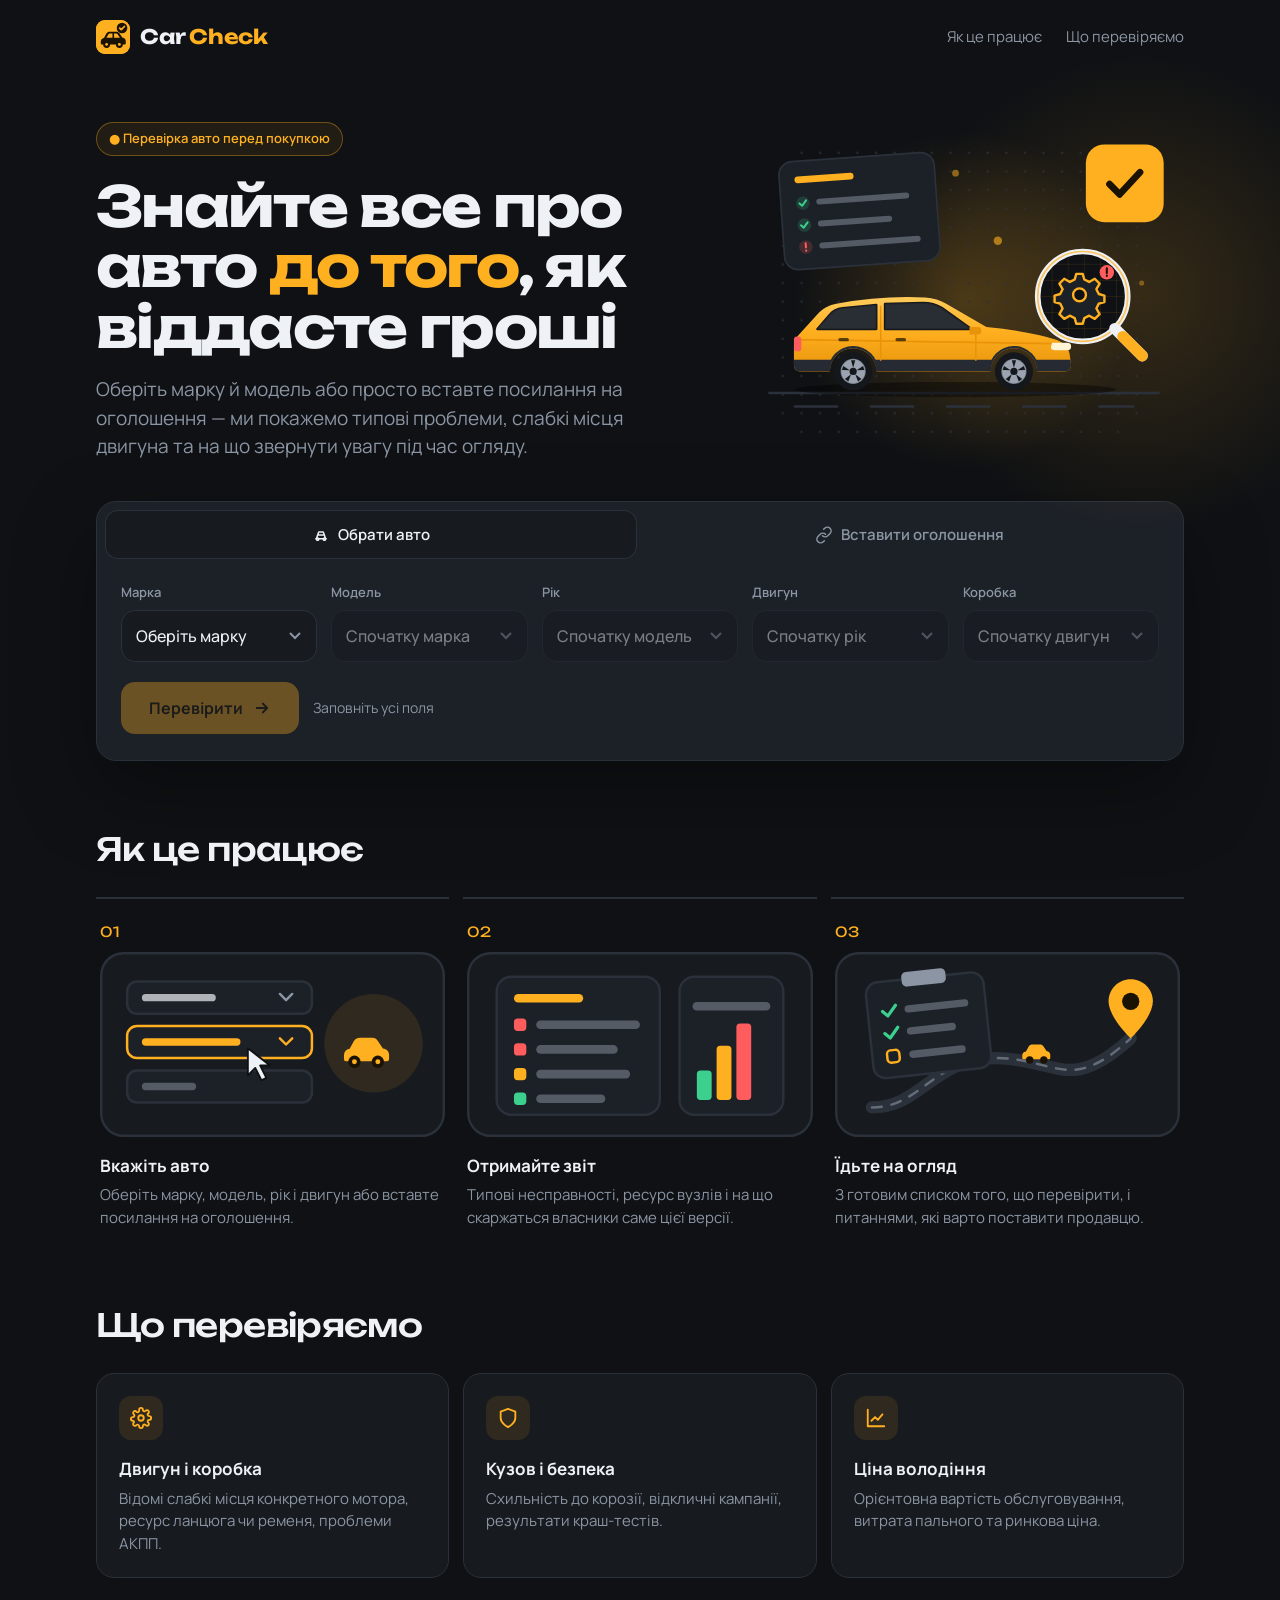
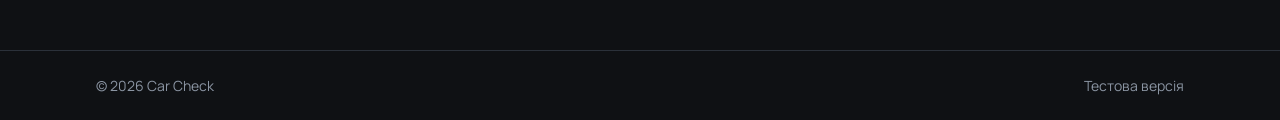
==== commit 64e1cebc: "Авто в плоскому стилі: заливка в кольорах сайту, темний обвіс, тоновані вікна, диски Co-Authored-By:" ====
--- a/index.html
+++ b/index.html
@@ -7,7 +7,7 @@
   <link rel="preconnect" href="https://fonts.googleapis.com">
   <link rel="preconnect" href="https://fonts.gstatic.com" crossorigin>
   <link href="https://fonts.googleapis.com/css2?family=Unbounded:wght@500;700&family=Manrope:wght@400;500;600;700&display=swap" rel="stylesheet">
-  <link rel="stylesheet" href="styles/main.css?v=202611110945">
+  <link rel="stylesheet" href="styles/main.css?v=202611110950">
   <link rel="icon" href="favicon.ico" sizes="any">
   <link rel="icon" href="favicon.svg" type="image/svg+xml">
   <link rel="apple-touch-icon" href="apple-touch-icon.png">
@@ -150,9 +150,9 @@
     </div>
   </footer>
 
-  <script src="data/bundle.js?v=202611110945"></script>
-  <script src="scripts/listing-url.js?v=202611110945"></script>
-  <script src="scripts/analysis.js?v=202611110945"></script>
-  <script src="scripts/app.js?v=202611110945"></script>
+  <script src="data/bundle.js?v=202611110950"></script>
+  <script src="scripts/listing-url.js?v=202611110950"></script>
+  <script src="scripts/analysis.js?v=202611110950"></script>
+  <script src="scripts/app.js?v=202611110950"></script>
 </body>
 </html>
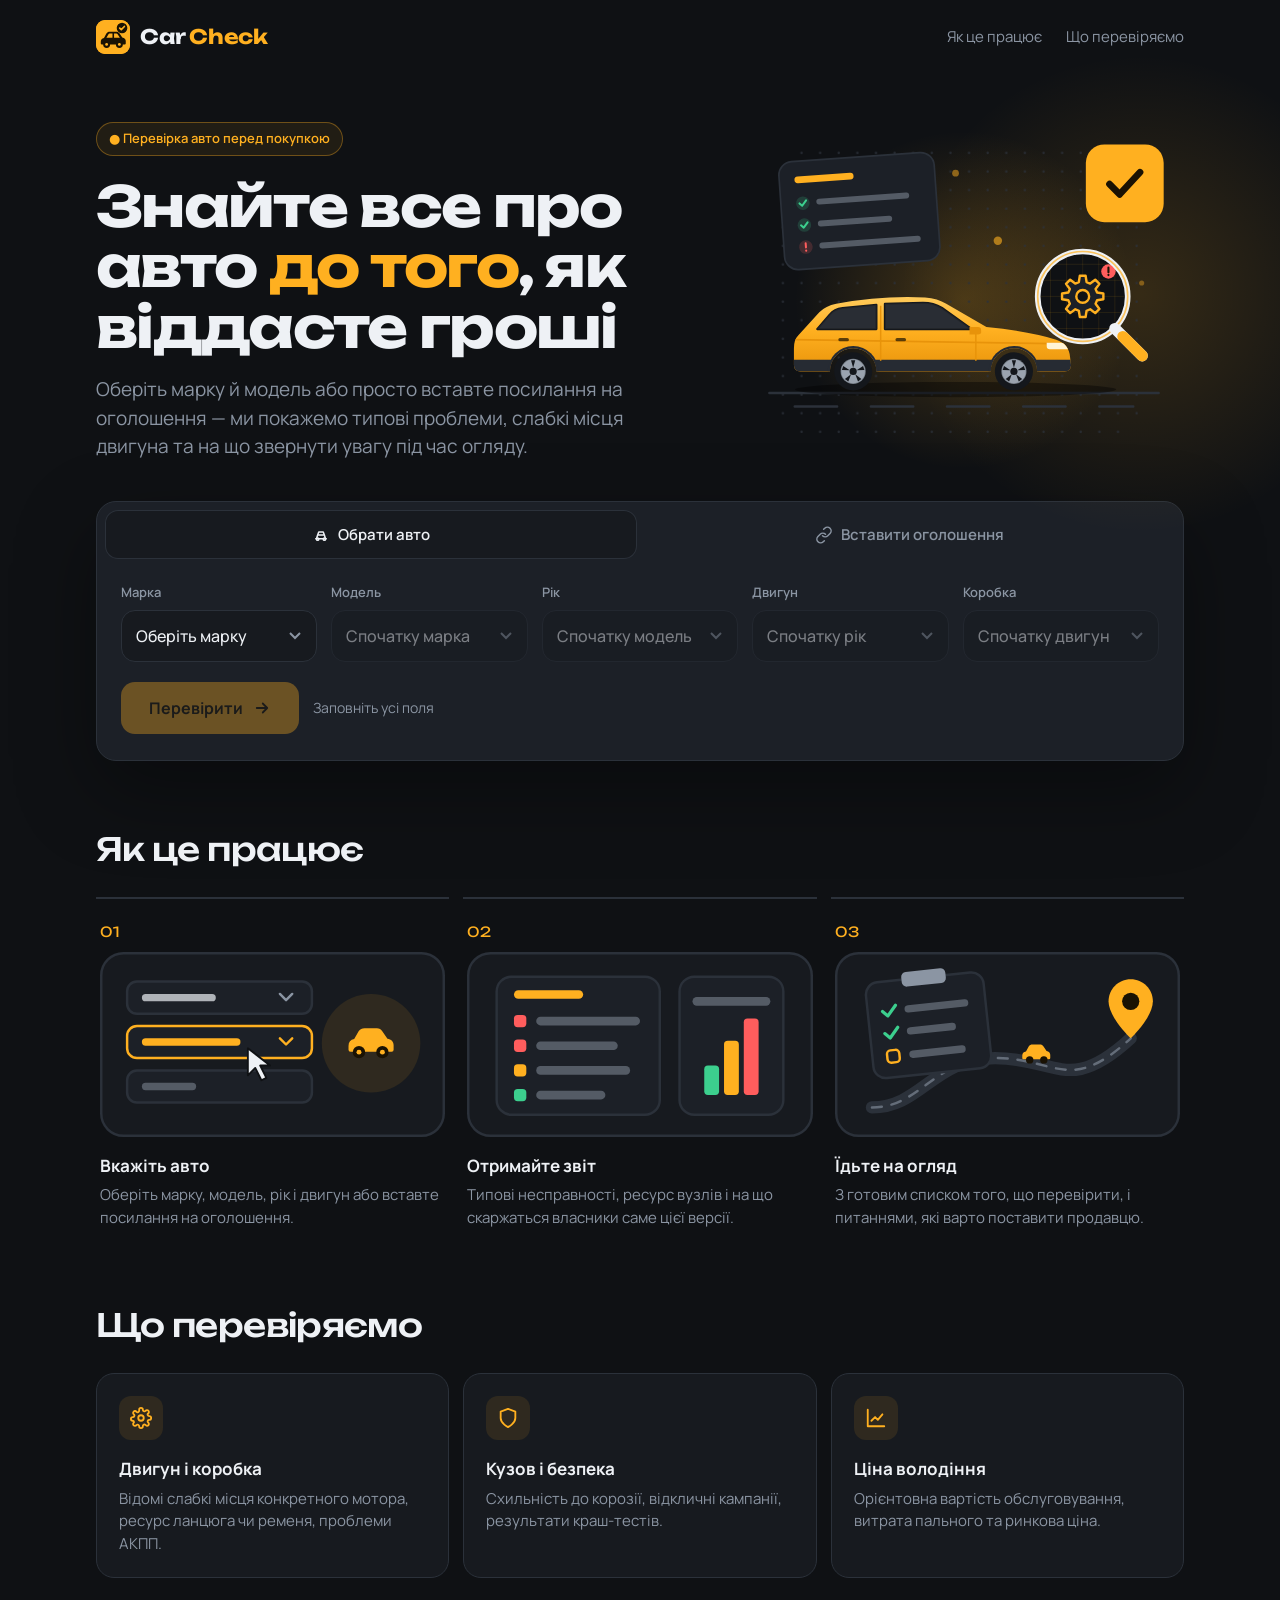
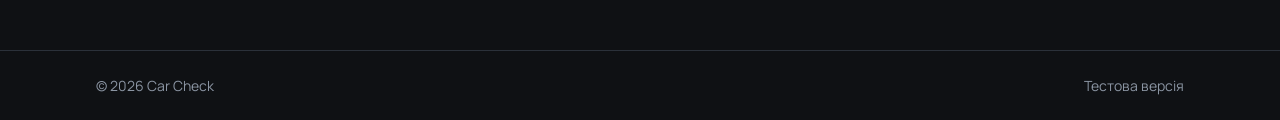
==== commit 6132bdb4: "Ілюстрації: фари в межах кузова, симетрична шестерня по центру лупи, вирівнювання в кроках і на поро" ====
--- a/index.html
+++ b/index.html
@@ -7,7 +7,7 @@
   <link rel="preconnect" href="https://fonts.googleapis.com">
   <link rel="preconnect" href="https://fonts.gstatic.com" crossorigin>
   <link href="https://fonts.googleapis.com/css2?family=Unbounded:wght@500;700&family=Manrope:wght@400;500;600;700&display=swap" rel="stylesheet">
-  <link rel="stylesheet" href="styles/main.css?v=202611110950">
+  <link rel="stylesheet" href="styles/main.css?v=202611110955">
   <link rel="icon" href="favicon.ico" sizes="any">
   <link rel="icon" href="favicon.svg" type="image/svg+xml">
   <link rel="apple-touch-icon" href="apple-touch-icon.png">
@@ -150,9 +150,9 @@
     </div>
   </footer>
 
-  <script src="data/bundle.js?v=202611110950"></script>
-  <script src="scripts/listing-url.js?v=202611110950"></script>
-  <script src="scripts/analysis.js?v=202611110950"></script>
-  <script src="scripts/app.js?v=202611110950"></script>
+  <script src="data/bundle.js?v=202611110955"></script>
+  <script src="scripts/listing-url.js?v=202611110955"></script>
+  <script src="scripts/analysis.js?v=202611110955"></script>
+  <script src="scripts/app.js?v=202611110955"></script>
 </body>
 </html>
